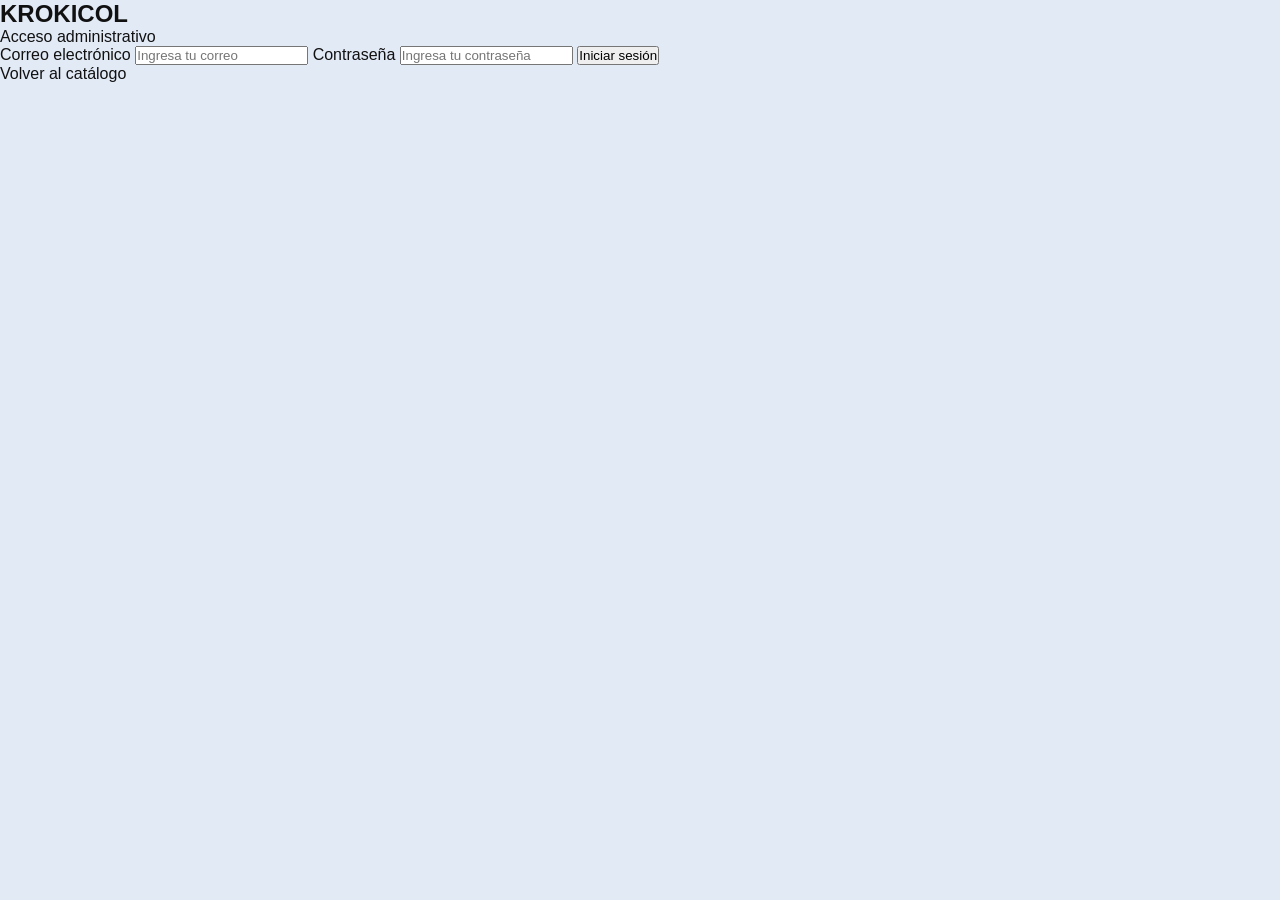
==== login.html @ 847466af "Actualización del catálogo y panel administrativo." ====
<!DOCTYPE html>
<html lang="es">
<head>
    <meta charset="UTF-8">
    <meta name="viewport" content="width=device-width, initial-scale=1.0">
    <title>Acceso administrativo | KROKI</title>
    <link rel="stylesheet" href="style.css">
</head>
<body>

    <main class="login-container">
        <section class="login-card">

            <h1>KROKICOL</h1>
            <p>Acceso administrativo</p>

            <form id="login-form">
                <label for="email">Correo electrónico</label>
                <input
                    type="email"
                    id="email"
                    placeholder="Ingresa tu correo"
                    required
                >

                <label for="password">Contraseña</label>
                <input
                    type="password"
                    id="password"
                    placeholder="Ingresa tu contraseña"
                    required
                >

                <button type="submit" id="login-button">
                    Iniciar sesión
                </button>

                <p id="login-message" role="alert"></p>
            </form>

            <a href="index.html">Volver al catálogo</a>

        </section>
    </main>

    <script type="module" src="login.js"></script>

</body>
</html>
---- style.css ----
/* ================================
   COLORES KROKICOL
================================ */


:root {
    --azul-principal: #00aeef;
    --azul-oscuro: #0f1e81;
    --azul-secundario: #009fe3;
    --azul-hover: #8390e3;
    --rojo-acento: #009fe3;

    --gris-borde: #dedad3;
    --gris-borde-secundario: #dedad3;
    --gris-texto: #555555;
    --gris-texto-claro: #555555;
    --texto-principal: #111111;

    --blanco: #ffffff;

    --fondo-tarjeta: #ffffff;
    --borde-tarjeta: #dedad3;
    --borde-interfaz: #dedad3;
}


/* ================================
   GENERAL
================================ */

* {
    margin: 0;
    padding: 0;
    box-sizing: border-box;
}

html {
    scroll-behavior: smooth;
}

body {
    background: #e2eaf6;
    color: var(--texto-principal);
    font-family: "Poppins", sans-serif;
    margin: 0;
    overflow-x: hidden;
}

a {
    text-decoration: none;
    color: inherit;
}


/* ================================
   HEADER
================================ */

.header {
    height: 86px;
    padding: 0 7%;

    display: flex;
    align-items: center;
    justify-content: space-between;

    background: var(--azul-principal);
    border-bottom: 1px solid var(--gris-borde);

    position: relative;
    z-index: 100;
}

.logo {
    color: white;
    font-family: "Anton", sans-serif;
    font-size: 30px;
    letter-spacing: -1px;
    line-height: 1;
}

.navbar {
    display: flex;
    align-items: center;
    gap: 38px;
}

.navbar a {
    position: relative;

    color: white;
    font-family: "Poppins", sans-serif;
    font-size: 14px;
    font-weight: 600;

    transition: color 0.25s ease;
}

.navbar a:hover {
    color: #08A7D8;
}


/* ================================
   TEXTOS KROKI pequeño
================================ */

.red-text {
    color: var(--azul-secundario);

    font-size: 20px;
    font-weight: 700;
}

.description {
    max-width: 550px;

    color: var(--gris-texto);

    line-height: 1.6;

    margin-bottom: 30px;
}


/* ================================
   BOTÓN
================================ */

.button {
    display: inline-block;

    background: var(--azul-oscuro);
    color: white;

    padding: 15px 28px;

    border-radius: 30px;

    font-size: 13px;
    font-weight: 700;

    transition: 0.3s;
}

.button:hover {
    background: white;
    color: var(--azul-oscuro);

    transform: translateY(-3px);
}


/* ================================
   HERO
================================ */

.hero {
    width: 100%;
    min-height: calc(100vh - 80px);
    padding: 70px 8%;
    display: grid;
    grid-template-columns: minmax(0, 1fr) minmax(0, 1fr);
    align-items: center;
    gap: 60px;
    box-sizing: border-box;
}

.hero-text h1 {
    font-family: "Anton", sans-serif;
    font-size: clamp(55px, 7vw, 100px);
    line-height: 0.92;
    color: var(--texto-principal);
    margin: 15px 0 30px;
}

.hero-product {
    width: 100%;
    max-width: 480px;
    height: 450px;

    display: flex;
    justify-content: center;
    align-items: center;
    flex-direction: column;
}

.product-placeholder {
    width: 480px;
    height: 400px;

    display: flex;
    align-items: center;
    justify-content: center;

    border-radius: 20px;

    border: 1px dashed var(--gris-borde-secundario);

    color: var(--gris-borde-secundario);

    font-family: "Anton", sans-serif;

    font-size: 30px;
}


/* ================================
   TÍTULOS
================================ */

.section-title {
    text-align: center;

    margin-bottom: 50px;
}

.section-title h2,
.about h2,
.contact h2 {
    font-family: "Anton", sans-serif;

    font-size: clamp(55px, 7vw, 90px);

    line-height: 0.9;

    margin-top: 10px;
}


/* ================================
   PRODUCTOS
================================ */

.home-products {
    padding: 120px 8%;

    background: #e4f5fc;
}

.category-grid {
    display: grid;

    grid-template-columns: repeat(3, 1fr);

    gap: 25px;
}

.category {
    background: #181818;

    border-radius: 15px;

    overflow: hidden;

    transition: 0.3s;
}

/* ==================== COLORES POR CATEGORÍA ==================== */

/* BABY */
.category[href*="categoria=baby"] {
    background: #ff469c;
}

/* NIÑO */
.category[href*="categoria=nino"] {
    background: #08b1e0;
}

/* JUVENIL */
.category[href*="categoria=juvenil"] {
    background: #7d48e9;
}

/* DAMA */
.category[href*="categoria=dama"] {
    background: #fa2473 !important;
}

/* HOMBRE */
.category[href*="categoria=hombre"] {
    background: #07128f !important;
}

.category:hover {
    transform: translateY(-8px);
}


.category-placeholder {
    height: 280px;

    display: flex;
    align-items: center;
    justify-content: center;

    background:
        linear-gradient(
            135deg,
            #202020,
            #090909
        );

    color: var(--gris-borde-secundario);

    font-family: "Anton", sans-serif;

    font-size: 40px;
}



.category-placeholder img {
    width: 100%;
    height: 100%;
    object-fit: cover;
    object-position: center;
    display: block;
}

.category h3 {
    font-family: "Anton", sans-serif;

    font-size: 30px;

    padding: 20px 20px 5px;
    color: #ffffff;
}

.category span {
    display: block;

    color: #f1f1f1;

    font-size: 12px;
    font-weight: 700;

    padding: 0 20px 25px;
}



/* ================================
   NOSOTROS
================================ */

.about {
    padding: 140px 8%;

    min-height: 600px;

    display: flex;

    align-items: center;
}

.about > div {
    max-width: 700px;
}


/* ================================
   CONTACTO
================================ */

.contact {
    padding: 130px 8%;

    text-align: center;

    background: #e4f5fc;
}

.contact p:not(.red-text) {
    color: #000209;

    margin: 20px 0 30px;
}


/* ================================
   FOOTER
================================ */

footer {
    min-height: 100px;

    padding: 30px 8%;

    display: flex;

    align-items: center;
    justify-content: space-between;
}

footer strong {
    color: #03509e;

    font-family: "Anton", sans-serif;

    font-size: 25px;
}

footer p {
    color: #03509e;

    font-size: 12px;
}


/* ================================
   CELULAR
================================ */

@media (max-width: 700px) {

    .header {
        padding: 0 6%;
    }

    .navbar {
        gap: 15px;
    }

    .navbar a {
        font-size: 11px;
    }

    .hero {
        grid-template-columns: 1fr;

        text-align: center;

        padding: 70px 6%;
    }

    .description {
        margin-left: auto;
        margin-right: auto;
    }

    .product-placeholder {
        width: 100%;
        height: 300px;
    }

    .category-grid {
        grid-template-columns: 1fr;
    }

    .home-products {
        padding: 80px 6%;
    }

    .about {
        padding: 90px 6%;
    }

    .contact {
        padding: 90px 6%;
    }

    footer {
        flex-direction: column;

        gap: 15px;

        text-align: center;
    }
}

/* BOTÓN DE CONTACTO */
.contact .btn {
    display: inline-block;
    margin-top: 25px;
    padding: 16px 28px;
    background: var(--azul-oscuro);
    color: var(--blanco);
    text-decoration: none;
    font-weight: bold;
    border-radius: 30px;
    transition: 0.3s;
}

.contact .btn:hover {
    transform: scale(1.05);
    background: var(--azul-hover);
}

/* TÍTULO NUEVOS DISEÑOS */

.new-designs-title {
    font-family: "Anton", sans-serif;
    font-size: 24px;
    color: var(--azul-secundario);

    text-align: center;

    margin: 0 0 10px 0;
}

/* =========================================
   CARRUSEL DEL INICIO
   ========================================= */

#inicio-carrusel {
    position: relative;
    width: 480px;
    height: 430px;

    display: flex;
    align-items: center;
    justify-content: center;

    overflow: hidden;
}


/* CONTENEDOR */

#inicio-carrusel .hero-slides {
    position: relative;
    width: 100%;
    height: 100%;
}


/* TODAS LAS TARJETAS */

#inicio-carrusel .hero-slide {
    position: absolute;

    top: 50%;
    left: 50%;

    margin: 0;

    overflow: hidden !important;
    border-radius: 30px !important;

    opacity: 0;

    transform: translate(-50%, -50%) scale(0.72);

    transition:
        transform 0.5s ease,
        opacity 0.5s ease;

    z-index: 1;
}


/* IMAGEN */

#inicio-carrusel .hero-slide img {
    display: block;
    width: auto;
    height: auto;
    max-width: 100%;
    max-height: 100%;
    object-fit: contain;
    border-radius: 30px;
    margin: auto;
}

#inicio-carrusel .hero-slide.active img {
    border-radius: 30px !important;
    clip-path: inset(0 round 30px);
}

/* TARJETA CENTRAL */

#inicio-carrusel .hero-slide.active {
    width: 420px;
    height: 236px;

    opacity: 1;

    transform: translate(-50%, -50%) scale(1);

    z-index: 3;
  border-radius: 30px;
    overflow: visible !important;
}


/* TARJETA IZQUIERDA */

#inicio-carrusel .hero-slide.prev {
    opacity: 0.25;

    transform:
        translate(calc(-50% - 150px), -50%)
        scale(0.72);

    z-index: 1;
}


/* TARJETA DERECHA */

#inicio-carrusel .hero-slide.next {
    opacity: 0.25;

    transform:
        translate(calc(-50% + 150px), -50%)
        scale(0.72);

    z-index: 1;
}


/* FLECHAS */

#inicio-carrusel .hero-prev,
#inicio-carrusel .hero-next {
    position: absolute;

    top: 50%;

    width: 45px;
    height: 45px;

    margin: 0;

    border: none;
    border-radius: 50%;

    background: #222;
    color: white;

    font-size: 22px;

    cursor: pointer;

    transform: translateY(-50%);

    z-index: 10;
}


#inicio-carrusel .hero-prev {
    left: 0px;
}


#inicio-carrusel .hero-next {
    right: 0px;
}

/* ==================== COLORES CATEGORÍAS ==================== */

.category[href="productos.html?categoria=dama"] {
    background-color: #f05a9d !important;
}

.category[href="productos.html?categoria=hombre"] {
    background-color: #6872df !important;
} 

/* ==================== FONDO DE PRODUCTOS ==================== */

body#productos-page {
    background: var(--fondo-principal);
    transition: background-color 0.5s ease;
}



/* OCULTAR PRECIOS */
#selected-price {
    display: none;
}

/* BOTÓN VOLVER AL INICIO */

.back-home {
    display: block;
    text-align: center;
    padding: 50px 0 70px;
}

.back-home a {
    display: inline-block;
    background: var(--azul-oscuro);
    color: white;
    padding: 15px 28px;
    border-radius: 30px;
    font-size: 13px;
    font-weight: 700;
    transition: 0.3s;
}

.back-home a:hover {
    background: white;
    color: var(--azul-oscuro);
    transform: translateY(-3px);
}

/* ========================================
   VISOR DE IMÁGENES
======================================== */

.hero-modal {
    display: none;

    position: fixed;
    z-index: 9999;

    inset: 0;

    background: rgba(0, 0, 0, 0.95);

    align-items: center;
    justify-content: center;
}

.hero-modal.active {
    display: flex;
}

.hero-modal-image {
    max-width: 75%;
    max-height: 85%;

    object-fit: contain;

    border-radius: 20px;
}


.hero-modal-close,
.hero-modal-prev,
.hero-modal-next {

    position: absolute;

    border: none;

    cursor: pointer;

    color: white;

    background: #222;

    border-radius: 50%;

    display: flex;

    align-items: center;
    justify-content: center;

}


.hero-modal-close {

    top: 25px;
    right: 30px;

    width: 50px;
    height: 50px;

    font-size: 30px;

}


.hero-modal-prev,
.hero-modal-next {

    top: 50%;

    transform: translateY(-50%);

    width: 60px;
    height: 60px;

    font-size: 28px;

}


.hero-modal-prev {
    left: 30px;
}


.hero-modal-next {
    right: 30px;
}


.hero-modal-close:hover,
.hero-modal-prev:hover,
.hero-modal-next:hover {

    background: #ff3025;

}

/* ================================
   HEADER APP
================================ */

.app-header {
    height: 86px;
    padding: 0 7%;

    display: flex;
    align-items: center;
    justify-content: space-between;

    background: #f8f5ef;
    border-bottom: 1px solid var(--gris-borde);

    position: relative;
    z-index: 100;
}

.app-header h1 {
    margin: 0;

    color: #ff2b22;
    font-size: 32px;
    font-weight: 900;
}

.app-header nav {
    display: flex;
    align-items: center;
    gap: 45px;
}

.app-header nav a {
    color: var(--texto-principal);
    text-decoration: none;

    font-family: "Poppins", sans-serif;
    font-size: 14px;
    font-weight: 600;

    transition: color 0.25s ease;
}

.app-header nav a:hover {
    color: #ff3025;
}
/* =================================
   HEADER APP
================================= */

.header {
    height: 86px;
    padding: 0 7%;

    display: flex;
    align-items: center;
    justify-content: space-between;

    background: #04a3dd;
    border-bottom: 1px solid var(--gris-borde);

    position: relative;
    z-index: 100;
}

.header .logo {
    color: white;
    text-decoration: none;

    font-family: "Anton", sans-serif;
    font-size: 30px;
    letter-spacing: -1px;
    line-height: 1;
}

.header .navbar {
    display: flex;
    gap: 40px;
}

.header .navbar a {
    color: white;
    text-decoration: none;
    font-size: 14px;
    font-weight: 600;
    transition: 0.3s;
}

.header .navbar a:hover {
    color: #08A7D8;
}

/* ================================
   NOSOTROS
================================ */

.nosotros {
    min-height: 500px;
    padding: 100px 8%;
    background: var(--fondo-principal);
    display: flex;
    align-items: center;
}

.nosotros-contenido {
    max-width: 700px;
}

.nosotros h2 {
    font-size: 64px;
    margin: 15px 0 25px;
    font-weight: 900;
}

.nosotros-contenido > p:last-child {
    font-size: 20px;
    line-height: 1.7;
    color: var(--gris-texto-claro);
}

/* ================================
   CONTACTO
================================ */

.contacto {
    background: var(--fondo-principal);
    min-height: 500px;
    padding: 100px 8%;
    color: white;
}

.contacto-contenido {
    max-width: 900px;
}

.contacto h2 {
    font-size: 64px;
    margin: 15px 0 25px;
    font-weight: 800;
}

.contacto p:not(.red-text) {
    font-size: 20px;
    color: var(--gris-texto-claro);
    line-height: 1.6;
}

.contacto .red-text {
    color: var(--rojo-acento);
    font-weight: 800;
    font-size: 16px;
    margin: 0;
}

/* DATOS DE CONTACTO */

.contacto-datos {
    display: flex;
    gap: 80px;
    margin-top: 50px;
}

.contacto-item {
    display: flex;
    flex-direction: column;
    gap: 12px;
}

.contacto-item span {
    color: var(--rojo-acento);
    font-size: 14px;
    font-weight: 800;
    letter-spacing: 1px;
}

.contacto-item a {
    color: white;
    font-size: 20px;
    font-weight: 600;
    text-decoration: none;
    transition: 0.3s;
}

.contacto-item a:hover {
    color: var(--rojo-acento);
}


        /* ================================
           PÁGINA
        ================================= */

        .catalog-page {
    width: 100%;
    min-height: calc(100vh - 80px);
    background: var(--fondo-principal);
    padding: 70px 5% 100px;
    overflow: hidden;
    box-sizing: border-box;
}


        /* ================================
           ENCABEZADO Coleccion Krokicol
        ================================= */

        .catalog-header {
            text-align: center;
            margin-bottom: 35px;
        }

        .catalog-header .red-text {
    color: #ffffff;
    font-size: 13px;
    font-weight: 700;
    letter-spacing: 1px;
    margin-bottom: 15px;
    display: block;
    padding-bottom: 15px;
}

        .catalog-header h1 {
    font-family: "Anton", sans-serif;
    font-size: clamp(60px, 8vw, 100px);
    line-height: 1.05;
    color: var(--texto-principal);
    margin: 25px 0 15px;
}

        .catalog-header p:last-child {
            color: #888;
            font-size: 14px;
        }


        /* ================================
           BOTONES DE CATEGORÍA
        ================================= */

        .category-buttons {
            display: flex;
            justify-content: center;
            flex-wrap: wrap;
            gap: 10px;
            margin-bottom: 40px;
        }

        .category-buttons a {
            padding: 10px 22px;
            border: 1px solid var(--borde-interfaz);
            border-radius: 30px;
            color: white;
            font-size: 13px;
            transition: 0.3s;
        }

        .category-buttons a:hover {
            background: #08A7D8;
    border-color: #08A7D8;
        }

        .category-buttons a.active {
            background: #08A7D8;
    border-color: #08A7D8
        }


        /* ================================
           CARRUSEL
        ================================= */

        .carousel-area {
            width: 100%;
            max-width: 1300px;
            height: 430px;
            margin: 0 auto;
            position: relative;
        }

        .carousel-window {
            width: 100%;
            height: 100%;
            position: relative;
            overflow: hidden;
        }

        .carousel-track {
            width: 100%;
            height: 100%;
            position: relative;
        }


        /* ================================
           TARJETAS
        ================================= */

        .slide {
            position: absolute;

            width: 270px;
            height: 360px;

            left: 50%;
            top: 30px;

            transform:
                translateX(-50%)
                scale(0.65);

            opacity: 0;

            background: var(--fondo-tarjeta);

            border: 1px solid var(--borde-tarjeta);

            border-radius: 16px;

            overflow: hidden;

            cursor: pointer;

            transition:
                transform 0.6s ease,
                opacity 0.6s ease,
                filter 0.6s ease;

            box-shadow:
                0 20px 50px rgba(0,0,0,0.5);
        }


        /* ================================
           PRODUCTO CENTRAL
        ================================= */

        .slide.active {
            opacity: 1;

            z-index: 5;

            transform:
                translateX(-50%)
                scale(1);

            filter: brightness(1);
        }


        /* ================================
           PRODUCTO IZQUIERDO
        ================================= */

        .slide.previous {
            opacity: 0.45;

            z-index: 3;

            transform:
                translateX(calc(-50% - 330px))
                scale(0.72);

            filter: brightness(0.4);
        }


        /* ================================
           PRODUCTO DERECHO
        ================================= */

        .slide.next {
            opacity: 0.45;

            z-index: 3;

            transform:
                translateX(calc(-50% + 330px))
                scale(0.72);

            filter: brightness(0.4);
        }


        /* ================================
           IMAGEN / PLACEHOLDER
        ================================= */

        .slide-image {
    width: 100%;
    height: 100%;

    display: flex;
    align-items: center;
    justify-content: center;

    background: var(--fondo-tarjeta);

    overflow: hidden;
}

.slide-image img {
    width: 100%;
    height: 100%;

    object-fit: contain;

    display: block;
}


        /* ================================
           INFORMACIÓN COLOR DENTRO DE TARJETA
        ================================= */

        .slide-info {
            position: absolute;

            left: 22px;
            right: 22px;
            bottom: 20px;

            z-index: 2;
        }

        .slide-info::before {
            content: "";

            position: absolute;

            left: -22px;
            right: -22px;
            bottom: -20px;

            height: 150px;

            background:
                linear-gradient(
                    transparent,
                    rgba(0,0,0,0.95)
                );

            z-index: -1;
        }

        .slide-status {
    position: absolute;
    top: 15px;
    right: 15px;

    background: #05c1ef;
    color: white;

    padding: 6px 12px;
    border-radius: 20px;

    font-size: 13px;
    font-weight: bold;

    z-index: 10;
}

.slide-status.actualizado {
    background: #05c41b;
}

/* ANIMACIÓN PARA PRODUCTOS NUEVOS O ACTUALIZADOS */

@keyframes llamarAtencion {
    0%, 100% {
        transform: translateY(0);
    }

    50% {
        transform: translateY(-5px);
    }
}

.slide.nuevo {
    animation: llamarAtencion 1.5s ease-in-out infinite;
}

@keyframes llamarAtencion {
    0%, 100% {
        margin-top: 0;
    }

    20% {
        margin-top: -8px;
    }

    40% {
        margin-top: 0;
    }

    55% {
        margin-top: -4px;
    }

    70% {
        margin-top: 0;
    }
}

        .slide-reference {
            color: #ffffff;

            font-size: 11px;

            font-weight: 700;

            letter-spacing: 1px;
        }

        .slide-info h3 {
            font-size: 22px;

            margin-top: 4px;
            color: #ffffff;
        }


        /* ================================
           FLECHAS
        ================================= */

        .carousel-arrow {
            position: absolute;

            top: 50%;

            transform: translateY(-50%);

            z-index: 20;

            width: 55px;
            height: 55px;

            border-radius: 50%;

            border: 1px solid var(--gris-borde-secundario);

            background: #111;

            color: white;

            font-size: 25px;

            cursor: pointer;

            transition: 0.3s;
        }

        .carousel-arrow:hover {
            background: #ff3025;

            border-color: #ff3025;

            transform:
                translateY(-50%)
                scale(1.1);
        }

        .arrow-left {
            left: 2%;
        }

        .arrow-right {
            right: 2%;
        }


        /* ================================
           INFORMACIÓN DEL PRODUCTO
        ================================= */

        .selected-product {
            text-align: center;

            margin-top: 10px;
        }

 

        /* ================================
           PUNTOS
        ================================= */

        .dots {
            display: flex;

            justify-content: center;

            gap: 8px;

            margin-top: 25px;
        }

        .dot {
            width: 8px;
            height: 8px;

            padding: 0;

            border: none;

            border-radius: 50%;

            background: var(--gris-borde-secundario);

            cursor: pointer;

            transition: 0.3s;
        }

        .dot.active {
            width: 25px;

            border-radius: 10px;

            background: #ff3025;
        }

        /* ================================
   ZOOM DE PRODUCTO
================================ */

.zoom-modal {
    position: fixed;

    inset: 0;

    z-index: 9999;

    display: none;

    align-items: center;
    justify-content: center;

    background: rgba(0, 0, 0, 0.92);

    padding: 40px;

    touch-action: none;
}

.zoom-modal.active {
    display: flex;
}

.zoom-content {
    width: 90vw;
    height: 85vh;

    display: flex;

    align-items: center;
    justify-content: center;

    overflow: visible;

    cursor: grab;

    position: relative;

    touch-action: none;
}

/* =========================================
   ZOOM EN CELULAR
   ========================================= */


/* =========================================
   ZOOM RESPONSIVE KROKI
   Imagen principal y laterales independientes
========================================= */


/* =========================================
   VISOR A PANTALLA COMPLETA EN CELULARES
========================================= */

@media (max-width: 600px) {

    .zoom-modal {
        position: fixed;
        inset: 0;
        width: 100vw;
        height: 100vh;
        height: 100dvh;
        padding: 0;
        overflow: hidden;
        background: #000;
    }

    .zoom-content {
        position: relative;
        width: 100vw;
        height: 100vh;
        height: 100dvh;
        padding: 0;
        display: flex;
        align-items: center;
        justify-content: center;
        overflow: hidden;
    }

    /* Imagen principal */
    .zoom-content #zoom-image {
        display: block;
        width: 100vw;
        height: 100vh;
        height: 100dvh;
        max-width: 100vw;
        max-height: 100dvh;
        object-fit: contain;
        object-position: center;
        margin: 0;
        border-radius: 0;
        z-index: 3;
    }

    /* Ocultar imágenes laterales */
    .zoom-content .zoom-preview {
        display: none;
    }

    /* Flechas */
    .zoom-content .zoom-prev {
        left: 12px;
        z-index: 20;
    }

    .zoom-content .zoom-next {
        right: 12px;
        z-index: 20;
    }

    /* Botón cerrar */
    .zoom-close {
        top: 15px;
        right: 15px;
        width: 42px;
        height: 42px;
        z-index: 30;
    }

    /* Controles de zoom */
    .zoom-controls {
        bottom: 18px;
        z-index: 30;
        gap: 10px;
        padding: 7px 12px;
    }

    /* Indicador de deslizamiento */
    .zoom-hint {
        bottom: 85px;
        z-index: 30;
    }
}


    /* Fotos laterales */
    .zoom-content .zoom-preview {
        position: absolute;
        top: 50%;
        width: 23vw;
        height: auto;
        max-width: 23vw;
        max-height: 40dvh;
        object-fit: contain;
        transform: translateY(-50%) scale(0.88);
        opacity: 0.4;
        filter: brightness(0.45);
        pointer-events: none;
        z-index: 1;
    }

    .zoom-content .zoom-preview-left {
        left: 0;
        right: auto;
    }

    .zoom-content .zoom-preview-right {
        right: 0;
        left: auto;
    }

    /* Flechas */
    .zoom-content .zoom-prev {
        left: 5px;
        z-index: 20;
    }

    .zoom-content .zoom-next {
        right: 5px;
        z-index: 20;
    }


/* =========================================
   FLECHAS DEL ZOOM
========================================= */

.zoom-arrow {
    position: absolute;
    top: 50%;
    transform: translateY(-50%);

    width: 55px;
    height: 55px;

    border: none;
    border-radius: 50%;

    background: rgba(0, 0, 0, 0.65);
    color: white;

    font-size: 42px;
    line-height: 1;

    display: flex;
    align-items: center;
    justify-content: center;

    cursor: pointer;

    z-index: 20;

    transition: transform 0.2s ease,
                background 0.2s ease;
}

.zoom-arrow:hover {
    background: rgba(0, 0, 0, 0.9);
    transform: translateY(-50%) scale(1.08);
}

.zoom-prev {
    left: 20px;
}

.zoom-next {
    right: 20px;
}


.zoom-content:active {
    cursor: grabbing;
}

.zoom-content img {
    max-width: 100%;
    max-height: 100%;

    object-fit: contain;

    transform-origin: center;

    transition: transform 0.15s ease;

    user-select: none;

    cursor: default;

    touch-action: none;
}

.zoom-close {
    position: absolute;

    top: 25px;
    right: 30px;

    width: 50px;
    height: 50px;

    border-radius: 50%;

    border: 1px solid var(--gris-texto);

    background: #111;

    color: white;

    font-size: 20px;

    cursor: pointer;

    z-index: 10;

    transition: 0.3s;
}

.zoom-close:hover {
    background: #ff3025;

    border-color: #ff3025;
}

.zoom-controls {
    position: absolute;

    bottom: 25px;
    left: 50%;

    transform: translateX(-50%);

    display: flex;

    align-items: center;

    gap: 15px;

    padding: 10px 18px;

    border-radius: 40px;

    background: #111;

    border: 1px solid var(--borde-interfaz);
}

.zoom-controls button {
    width: 40px;
    height: 40px;

    border-radius: 50%;

    border: none;

    background: #ff3025;

    color: white;

    font-size: 22px;

    cursor: pointer;
}

.zoom-controls button:hover {
    background: white;

    color: #ff3025;
}

.zoom-controls span {
    color: white;

    font-size: 16px;
}


        /* ================================
           CELULAR
        ================================= */

        @media (max-width: 700px) {

            .catalog-page {
                padding: 60px 3% 80px;
            }

            .carousel-area {
                height: 390px;
            }

            .slide {
                width: 220px;
                height: 320px;
            }

            .slide.previous {
                transform:
                    translateX(calc(-50% - 150px))
                    scale(0.55);

                opacity: 0.2;
            }

            .slide.next {
                transform:
                    translateX(calc(-50% + 150px))
                    scale(0.55);

                opacity: 0.2;
            }

            .carousel-arrow {
                width: 45px;
                height: 45px;

                font-size: 20px;
            }

            .arrow-left {
                left: 0;
            }

            .arrow-right {
                right: 0;
            }

            .selected-product h2 {
                font-size: 32px;
            }

        }
/* =========================================
   RESPONSIVE FINAL KROKI APP
   CELULARES
========================================= */

@media (max-width: 700px) {

    /* ================================
       HEADER
    ================================= */

    .header {
        height: 76px;
        padding: 0 12px;
        gap: 10px;
    }

    .header .logo {
        font-size: 24px;
        flex-shrink: 0;
    }

    .header .navbar {
        gap: 10px;
        flex: 1;
        justify-content: flex-end;
    }

    .header .navbar a {
        font-size: 10px;
        white-space: nowrap;
    }


    /* ================================
       HERO
    ================================= */

    .hero {
        width: 100%;
        min-height: auto;

        padding: 55px 18px 70px;

        display: flex;
        flex-direction: column;

        gap: 30px;

        overflow: hidden;
    }

    .hero-text {
        width: 100%;
        max-width: 100%;
        text-align: center;
    }

    .hero-text h1 {
        font-size: clamp(48px, 14vw, 70px);
        line-height: 0.9;

        margin: 12px 0 24px;
    }

    .description {
        width: 100%;
        max-width: 330px;

        margin-left: auto;
        margin-right: auto;

        font-size: 16px;
        line-height: 1.5;
    }


    /* ================================
       CARRUSEL DEL INICIO
    ================================= */

    .hero-product {
        width: 100%;
        max-width: 100%;

        height: auto;
    }

    #inicio-carrusel {
    width: 100%;
    max-width: 600px;
    height: 450px;
    margin: 0 auto;
    overflow: hidden;
}

    #inicio-carrusel .hero-slide {
    width: 280px;
    height: 420px;
}

    #inicio-carrusel .hero-slide.active {
    width: 290px;
    height: 420px;

        transform:
            translate(-50%, -50%)
            scale(1);
    }

    #inicio-carrusel .hero-slide.prev {
        transform:
            translate(calc(-50% - 105px), -50%)
            scale(0.72);

        opacity: 0.25;
    }

    #inicio-carrusel .hero-slide.next {
        transform:
            translate(calc(-50% + 105px), -50%)
            scale(0.72);

        opacity: 0.25;
    }

    #inicio-carrusel .hero-prev,
    #inicio-carrusel .hero-next {
        width: 40px;
        height: 40px;

        font-size: 18px;
    }

    #inicio-carrusel .hero-prev {
        left: 4px;
    }

    #inicio-carrusel .hero-next {
        right: 4px;
    }


    /* ================================
       BOTÓN
    ================================= */

    .button {
        padding: 14px 25px;
        font-size: 12px;
    }


    /* ================================
       NUEVOS DISEÑOS
    ================================= */

    .new-designs-title {
        font-size: 26px;
        margin-bottom: 20px;
    }


    /* ================================
       PÁGINA PRODUCTOS
    ================================= */

    .catalog-page {
        width: 100%;

        padding: 45px 12px 70px;

        overflow: hidden;
    }

    .catalog-header {
        width: 100%;
        margin-bottom: 25px;
    }

    .catalog-header .red-text {
        font-size: 11px;
    }

    .catalog-header h1 {
    font-size: clamp(48px, 15vw, 70px);
    line-height: 0.9;

    margin: 30px 0 14px;
    
}

    .catalog-header p:last-child {
        font-size: 13px;

        padding: 0 15px;
    }


    /* ================================
       BOTONES CATEGORÍAS
    ================================= */

    .category-buttons {
        width: 100%;

        gap: 7px;

        margin-bottom: 25px;
    }

    .category-buttons a {
        padding: 8px 14px;

        font-size: 11px;
    }


    /* ================================
       CARRUSEL PRODUCTOS
    ================================= */

    .carousel-area {
        width: 100%;
        height: 350px;

        margin: 0 auto;
    }

    .carousel-window {
        width: 100%;
        height: 100%;

        overflow: hidden;
    }

    .slide {
        width: 190px;
        height: 285px;

        top: 25px;
    }

    .slide.active {
        transform:
            translateX(-50%)
            scale(1);
    }

    .slide.previous {
        transform:
            translateX(calc(-50% - 125px))
            scale(0.62);

        opacity: 0.25;
    }

    .slide.next {
        transform:
            translateX(calc(-50% + 125px))
            scale(0.62);

        opacity: 0.25;
    }


    /* ================================
       FLECHAS PRODUCTOS
    ================================= */

    .carousel-arrow {
        width: 42px;
        height: 42px;

        font-size: 18px;
    }

    .arrow-left {
        left: 0;
    }

    .arrow-right {
        right: 0;
    }


    /* ================================
       INFORMACIÓN PRODUCTO
    ================================= */

    .selected-product {
        width: 100%;
        padding: 0 10px;

        margin-top: 5px;
    }


    /* ================================
       PUNTOS
    ================================= */

    .dots {
        margin-top: 18px;
        gap: 6px;
    }

    .dot {
        width: 7px;
        height: 7px;
    }

    .dot.active {
        width: 20px;
    }


    /* ================================
       NOSOTROS
    ================================= */

    .nosotros {
        min-height: auto;

        padding: 70px 18px;
    }

    .nosotros h2 {
        font-size: 45px;
    }

    .nosotros-contenido > p:last-child {
        font-size: 16px;
        line-height: 1.6;
    }


    /* ================================
       CONTACTO
    ================================= */

    .contacto {
        min-height: auto;

        padding: 70px 18px;
    }

    .contacto h2 {
        font-size: 45px;
    }

    .contacto-datos {
        flex-direction: column;

        gap: 30px;
        margin-top: 35px;
    }

    .contacto-item a {
        font-size: 17px;
    }


    /* ================================
       FOOTER
    ================================= */

    footer {
        padding: 30px 18px;

        flex-direction: column;

        gap: 12px;

        text-align: center;
    }

}

/* ===============================
   VISOR DE IMAGEN - carrusel del inicio
================================ */

.image-modal {
    display: none;
    position: fixed;
    inset: 0;
    z-index: 9999;
    background: rgba(0, 0, 0, 0.85);
    align-items: center;
    justify-content: center;
    padding: 30px;
    cursor: pointer;
}

.image-modal.active {
    display: flex;
}

.image-modal img {
    max-width: 90%;
    max-height: 90vh;
    object-fit: contain;
    cursor: default;
}

.image-modal-close {
    position: absolute;
    top: 20px;
    right: 30px;
    width: 45px;
    height: 45px;
    border: none;
    border-radius: 50%;
    background: white;
    color: black;
    font-size: 32px;
    line-height: 1;
    cursor: pointer;
    z-index: 10000;
}

/* ===============================
   FLECHAS DEL VISOR de inicio
================================ */

.image-modal-arrow {
    position: absolute;
    top: 50%;
    transform: translateY(-50%);

    width: 50px;
    height: 50px;

    border: none;
    border-radius: 50%;

    background: white;
    color: black;

    font-size: 28px;
    font-weight: bold;

    cursor: pointer;

    z-index: 10000;

    display: flex;
    align-items: center;
    justify-content: center;

    transition: transform 0.2s ease, background 0.2s ease;
}

.image-modal-arrow:hover {
    transform: translateY(-50%) scale(1.1);
}

.image-modal-prev {
    left: 30px;
}

.image-modal-next {
    right: 30px;
}

/* ANIMACIÓN DE DESLIZAMIENTO DEL ZOOM */
#zoom-image {
    transition: transform 0.3s ease, opacity 0.3s ease;
}

#zoom-image.deslizar-izquierda {
    animation: deslizarIzquierda 0.3s ease;
}

#zoom-image.deslizar-derecha {
    animation: deslizarDerecha 0.3s ease;
}

@keyframes deslizarIzquierda {
    0% {
        transform: translateX(0);
        opacity: 1;
    }

    50% {
        transform: translateX(-60px);
        opacity: 0;
    }

    100% {
        transform: translateX(60px);
        opacity: 0;
    }
}

@keyframes deslizarDerecha {
    0% {
        transform: translateX(0);
        opacity: 1;
    }

    50% {
        transform: translateX(60px);
        opacity: 0;
    }

    100% {
        transform: translateX(-60px);
        opacity: 0;
    }
}

/* ==================================================
   CUADRÍCULA SOLO PARA LA CATEGORÍA DAMA
   ================================================== */

body.categoria-cuadricula .carousel-area {
    height: auto;
    max-width: 1300px;
    margin: 0 auto;
}

body.categoria-cuadricula .carousel-window {
    height: auto;
    overflow: visible;
}

body.categoria-cuadricula .carousel-track {
    position: static;

    display: grid;

    grid-template-columns: repeat(4, 270px);

    gap: 20px;

    justify-content: center;

    width: 100%;
    height: auto;
}


/* ==================================================
   TARJETAS DE DAMA
   Mantienen el mismo tamaño y apariencia
   ================================================== */

body.categoria-cuadricula .slide {
    position: relative;

    width: 270px;
    height: 360px;

    left: auto;
    top: auto;

    transform: none !important;

    opacity: 1 !important;

    filter: none !important;

    z-index: 1;

    transition:
        transform 0.3s ease,
        box-shadow 0.3s ease;
}


/* Evita que active/previous/next
   vuelvan a comportarse como carrusel */

body.categoria-cuadricula .slide.active,
body.categoria-cuadricula .slide.previous,
body.categoria-cuadricula .slide.next {
    position: relative;

    transform: none !important;

    opacity: 1 !important;

    filter: none !important;
}


/* ==================================================
   OCULTAR LOS PUNTOS DEL CARRUSEL EN DAMA
   ================================================== */

body.categoria-cuadricula .dots {
    display: none;
}


/* ==================================================
   TABLET
   ================================================== */

@media (max-width: 1200px) {

    body.categoria-cuadricula .carousel-track {
        grid-template-columns: repeat(3, 270px);
    }

}


/* ==================================================
   CELULAR
   ================================================== */

@media (max-width: 700px) {

    body.categoria-cuadricula .carousel-track {
        grid-template-columns: repeat(2, minmax(0, 1fr));

        gap: 12px;

        padding: 0 10px;
    }

    body.categoria-cuadricula .slide {
        width: 100%;
        height: 285px;
    }

}

/* ==================================================
   HEADER - DOS SECCIONES
================================================== */

.header {
    width: 100vw !important;
    margin: 0 !important;
    padding: 0 !important;

    display: flex;
    flex-direction: column;
}

/* ==================================================
   SECCIÓN 1 - LOGO
================================================== */

.header-logo-section {
    width: 100%;
    min-height: 90px;

    display: flex;
    align-items: center;
    justify-content: center;
}

/* ==================================================
   SECCIÓN 2 - MENÚ
================================================== */

.header-menu-section {
    width: 100% !important;
    height: 60px !important;
    min-height: 60px !important;

    display: flex;
    align-items: center;
    justify-content: center;

    background: #17258f !important;
}

.header-menu-section .navbar {
    display: flex;
    align-items: center;
    justify-content: center;
    gap: 45px;
}

/* ==================================================
   ENLACES
================================================== */

.header-menu-section .navbar a {
    text-decoration: none;
}

/* ==================================================
   CELULAR
================================================== */

@media (max-width: 600px) {

    .header-logo-section {
        min-height: 80px;
    }

    .header-menu-section {
        min-height: 50px;
    }

    .header-menu-section .navbar {
        gap: 25px;
    }

}

/* ==========================================
   KROKI DEBAJO DE LAS TARJETAS
========================================== */

.selected-product {
    padding-top: 70px;
    text-align: center;
}

.selected-brand {
    display: inline-block;
    margin: 0;
    color: #17258f;
    text-decoration: none;
}


.section-title h2 {
    color: #19299b !important;
}

/* AJUSTE ESPACIO KROKI PEQUEÑO SOLO PARA CELULAR */
@media (max-width: 700px) {
    .hero {
        padding-top: 100px !important;
    }
}

/* REDES SOCIALES EN NOSOTROS */

.social-icons {
    display: grid;
    grid-template-columns: repeat(3, auto);
    align-items: center;
    justify-content: center;
    column-gap: 30px;
    row-gap: 15px;
    width: 50%;
}

.social-title {
    grid-column: 1 / -1;
    margin: 0;
    text-align: center;
}

.social-icons a {
    display: flex;
    align-items: center;
    justify-content: center;
}

.social-icons img {
    width: 65px;
    height: 65px;
    object-fit: contain;
    transition: transform 0.3s ease;
}

.social-icons a:hover img {
    transform: scale(1.12);
}

@media (max-width: 700px) {

    #nosotros {
        display: flex;
        flex-direction: column;
    }

    #nosotros > div:first-child {
        order: 1;
    }

    #nosotros .social-icons {
        order: 2;
        width: 100%;
        margin-top: 20px;
        margin-bottom: 25px;
    }

    #nosotros .back-home {
        order: 3;
    }

}

.product-social-icons {
    display: flex;
    justify-content: center;
    align-items: center;
    gap: 30px;
    width: 100%;
}

/* ========================================
   INDICADORES DE NOVEDADES EN CATEGORÍAS
======================================== */

.category {
    position: relative;
}

.category-status {
    display: inline-flex;
    align-items: center;
    gap: 7px;
    margin-left: 10px;
    vertical-align: middle;
}

.status-dot {
    display: block !important;

    width: 20px !important;
    height: 20px !important;

    min-width: 20px !important;
    max-width: 20px !important;

    min-height: 20px !important;
    max-height: 20px !important;

    padding: 0 !important;
    margin: 0 !important;
    border: 0 !important;

    box-sizing: border-box !important;

    aspect-ratio: 1 / 1 !important;

    border-radius: 50% !important;

    flex: 0 0 12px !important;
}

.category:has(.category-status) {
    animation: saltoNovedad 2s ease-in-out infinite;
}

@keyframes saltoNovedad {
    0%, 100% {
        top: 0;
    }

    15% {
        top: -8px;
    }

    30% {
        top: 0;
    }

    45% {
        top: -4px;
    }

    60% {
        top: 0;
    }
}

.status-dot.nuevo {
    background: #2380ea !important;
}

.status-dot.actualizado {
    background: #05c41b !important;
}

.category-legend {
    display: flex;
    justify-content: center;
    align-items: center;
    gap: 30px;
    margin-top: 25px;
    margin-bottom: 10px;
}

.legend-item {
    display: flex;
    align-items: center;
    gap: 8px;
    font-size: 14px;
    font-weight: bold;
}

.hero-category {
    width: 100%;
    margin: 8px 0 0;
    text-align: center;
    font-size: 16px;
    font-weight: bold;
}

.category h3 {
    text-align: left;
    padding-left: 25px;
}


.category h3 {
    position: static;
}

.category {
    position: relative;
}

.category-news {
    position: absolute;
    right: 5px;
    bottom: 25px;

    display: flex;
    flex-direction: column;
    align-items: flex-end;
    gap: 7px;

    margin: 0;
}

.category-news > span {
    display: flex;
    align-items: center;
    justify-content: center;

    width: 105px;
    height: 28px;
    padding: 0;

    border-radius: 20px;

    color: white;
    font-size: 9px;
    font-weight: bold;
    white-space: nowrap;
}

.category-news > span:first-child {
    background: #2380ea;
}

.category-news > span:last-child {
    background: #05c41b;
}

.category .category-collection {
    text-align: left;
    padding-left: 10px;
}

.category-news > span > span:not(.status-dot) {
    padding: 0 !important;
    margin: 0 !important;

    display: flex !important;
    align-items: center !important;
    justify-content: center !important;

    width: auto !important;
    height: 100% !important;

    font-size: 9px !important;
    line-height: 1 !important;
}

.category-news > span:has(.status-dot.nuevo) {
    background: #2380ea !important;
}

.category-news > span:has(.status-dot.actualizado) {
    background: #05c41b !important;
}


/* BOTÓN VER - TARJETAS KROKI */

.slide-ver {
    display: inline-flex;
    align-items: center;
    justify-content: center;
    gap: 8px;

    margin-top: 12px;
    padding: 9px 20px;

    background: #f1f3f4;
    color: #240469;

    border: none;
    border-radius: 25px;

    font-family: inherit;
    font-size: 13px;
    font-weight: 800;
    letter-spacing: 1px;

    cursor: pointer;
    transition: all 0.25s ease;
}

.slide-ver span {
    font-size: 17px;
    transition: transform 0.25s ease;
}

.slide-ver:hover {
    background: #1aa3f2;
    transform: translateY(-2px);
    box-shadow: 0 4px 12px rgba(0, 0, 0, 0.18);
}

.slide-ver:hover span {
    transform: translateX(4px);
}

.slide-ver:active {
    transform: scale(0.96);
}


/* =========================================
   GALERÍA LATERAL DEL VISOR KROKI
========================================= */

.zoom-preview {
    position: absolute;
    top: 50%;

    width: 22%;
    max-height: 65%;

    object-fit: contain;

    opacity: 0.4;
    filter: brightness(0.45);

    transform: translateY(-50%) scale(0.88);

    transition: opacity 0.25s ease,
                transform 0.25s ease;

    pointer-events: none;
    z-index: 1;
}

.zoom-preview-left {
    left: 2%;
}

.zoom-preview-right {
    right: 2%;
}

#zoom-image {
    position: relative;
    z-index: 3;
    max-width: 48%;
    max-height: 88%;
    object-fit: contain;
}

.zoom-arrow {
    z-index: 5;
}

@media (max-width: 600px) {
    .zoom-preview {
        width: 23%;
        max-height: 40%;
        opacity: 0.35;
    }

    .zoom-preview-left {
        left: 0;
    }

    .zoom-preview-right {
        right: 0;
    }

    #zoom-image {
        max-width: 68%;
        max-height: 75%;
    }

    .zoom-prev {
        left: 5px;
    }

    .zoom-next {
        right: 5px;
    }
}


/* =====================================
   ZAPATOS PEQUEÑOS EN CATEGORÍAS KROKI
===================================== */


.categoria-nombre-zapatos {
    display: flex;
    flex-direction: row;
    align-items: center;
    justify-content: flex-start;
    gap: 10px;
    flex-wrap: nowrap;
}

.categoria-nombre-zapatos h3 {
    margin: 0;
    flex-shrink: 0;
    line-height: 1;
}

.categoria-nombre-zapatos .zapatos-mini {
    display: flex;
    flex-direction: row;
    align-items: center;
    gap: 5px;
    flex-shrink: 0;
}

.categoria-nombre-zapatos .zapatos-mini img {
    width: 35px;
    height: 35px;
    object-fit: contain;
}


.zapatos-mini {
    display: flex;
    align-items: center;
    gap: 5px;
}

.zapatos-mini img {
    width: 35px;
    height: 35px;
    object-fit: contain;
    display: block;

    transition: transform 0.25s ease;
}

.zapatos-mini img:hover {
    transform: translateY(-4px) rotate(-8deg);
}

/* Ajuste para celulares */

@media (max-width: 600px) {
    .categoria-nombre-zapatos {
        gap: 8px;
    }

    .zapatos-mini {
        gap: 3px;
    }

    .zapatos-mini img {
        width: 28px;
        height: 28px;
    }
}


/* ENCABEZADO KROKI CON 8 ZAPATOS */

.kroki-encabezado {
    display: flex;
    align-items: center;
    justify-content: center;
    gap: 22px;
    width: 100%;
    min-height: 90px;
    padding: 10px 18px;
    box-sizing: border-box;
}

.kroki-encabezado h2 {
    margin: 0;
    color: white;
    flex-shrink: 0;
}

.kroki-zapatos {
    display: flex;
    align-items: center;
    justify-content: center;
    gap: 5px;
    flex: 1;
    min-width: 0;
}

.kroki-zapatos img {
    width: 48px;
    height: 48px;
    object-fit: contain;
    flex: 1;
    min-width: 0;
    transition: transform 0.25s ease;
}

.kroki-zapatos img:hover {
    transform: translateY(-4px) rotate(-8deg);
}

/* Adaptación para celulares */

@media (max-width: 600px) {
    .kroki-encabezado {
        gap: 8px;
        padding: 8px 5px;
        min-height: 75px;
    }

    .kroki-zapatos {
        gap: 2px;
    }

    .kroki-zapatos img {
        width: 25px;
        height: 32px;
    }

    .kroki-encabezado h2 {
        font-size: 22px;
    }
}


/* Zapatos a los lados de NOVEDADES */

.novedades-encabezado {
    display: flex;
    align-items: center;
    justify-content: center;
    gap: 12px;
    width: 100%;
    margin: 0 auto;
}

.novedades-encabezado h2 {
    margin: 0;
    flex-shrink: 0;
}

.zapato-novedades {
    width: 38px;
    height: 38px;
    object-fit: contain;
    flex-shrink: 0;
}

@media (max-width: 600px) {
    .novedades-encabezado {
        gap: 8px;
    }

    .zapato-novedades {
        width: 30px;
        height: 30px;
    }
}


/* Zapatos a los lados del título CATÁLOGO */

.catalogo-encabezado {
    display: flex;
    align-items: center;
    justify-content: center;
    gap: 18px;
    width: 100%;
    margin: 0 auto;
}

.catalogo-encabezado h1 {
    margin: 0;
    flex-shrink: 0;
}

.zapato-catalogo {
    width: 65px;
    height: 65px;
    object-fit: contain;
    flex-shrink: 0;
}

/* Ajuste para celulares */
@media (max-width: 600px) {
    .catalogo-encabezado {
        gap: 8px;
    }

    .zapato-catalogo {
        width: 42px;
        height: 42px;
    }
}


/* CORRECCIÓN DE FRANJAS EN LAS TARJETAS */

@media (max-width: 600px) {
    .category-placeholder {
        background: transparent !important;
        overflow: hidden;
    }

    .category-placeholder img {
        display: block;
        width: 100%;
        height: 100%;
        object-fit: fill;
        object-position: center;
        background: transparent !important;
    }
}



/* Ajuste del carrusel en celulares y ventanas estrechas */
@media (max-width: 700px) {
    .hero-modal-image {
        display: block;
        width: auto;
        height: auto;
        max-width: 82vw;
        max-height: 68dvh;
        object-fit: contain;
        object-position: center center;
        margin: auto;
        flex-shrink: 0;
    }
}


/* KROKI: mantener las fotos laterales estables en pantallas pequeñas */
@media (max-width: 700px) {
    .hero-modal {
        overflow: hidden;
    }

    .hero-modal-image {
        display: block;
        max-width: 82vw;
        max-height: 68dvh;
        width: auto;
        height: auto;
        object-fit: contain;
        object-position: center;
        margin: auto;
        flex-shrink: 0;
    }
}


/* =================================
   INDICADOR ANIMADO DE MÁS FOTOS
================================= */

.zoom-hint {
    position: fixed;
    left: 50%;
    bottom: 100px;
    transform: translateX(-50%);
    z-index: 10001;

    display: flex;
    align-items: center;
    justify-content: center;
    gap: 10px;

    padding: 12px 20px;
    border-radius: 30px;

    background: rgba(15, 20, 50, 0.88);
    border: 1px solid rgba(255, 255, 255, 0.45);
    color: white;

    font-family: inherit;
    font-size: 14px;
    font-weight: 700;
    white-space: nowrap;

    pointer-events: none;
    animation: hint-aparecer 0.5s ease both;
}

.zoom-hint-arrows {
    display: inline-block;
    color: #10e117;
    font-size: 28px;
    line-height: 1;
    animation: hint-deslizar 0.8s ease-in-out infinite alternate;
}

@keyframes hint-deslizar {
    from {
        transform: translateX(-5px);
    }
    to {
        transform: translateX(5px);
    }
}

@keyframes hint-aparecer {
    from {
        opacity: 0;
    }
    to {
        opacity: 1;
    }
}

.zoom-hint.oculto {
    display: none;
}

@media (max-width: 600px) {
    .zoom-hint {
        bottom: 100px;
        font-size: 12px;
        padding: 10px 15px;
        gap: 7px;
    }

    .zoom-hint-arrows {
        font-size: 25px;
    }
}


/* Icono SORP junto al indicador de nuevos productos */
.category-news .fila-nuevos {
    display: flex;
    align-items: center;
    justify-content: flex-end;
    gap: 8px;
    width: 100%;
}

.category-news .icono-sorp {
    width: 32px;
    height: 32px;
    object-fit: contain;
    flex-shrink: 0;
    animation: sorpresaPulso 1.5s ease-in-out infinite;
}

.category-news .fila-nuevos > span {
    flex-shrink: 0;
}

@keyframes sorpresaPulso {
    0%, 100% {
        transform: scale(1);
    }
    50% {
        transform: scale(1.12);
    }
}


/* Corrección de alineación del icono SORP */
.category-news .fila-nuevos {
    display: flex;
    flex-direction: row;
    align-items: center;
    justify-content: flex-end;
    gap: 6px;
    width: 100%;
}

.category-news .fila-nuevos .icono-sorp {
    width: 30px;
    height: 30px;
    object-fit: contain;
    flex-shrink: 0;
    display: block;
}


.category-news .fila-nuevos {
    display: flex;
    justify-content: flex-end;
    align-items: center;
    width: 100%;
}

.category-news .nuevo-con-sorpresa {
    display: inline-flex;
    align-items: center;
    justify-content: center;
    gap: 5px;
    flex-shrink: 0;
}

.category-news .nuevo-con-sorpresa .icono-sorp {
    width: 28px;
    height: 28px;
    object-fit: contain;
    flex-shrink: 0;
}


/* Fila de nuevos productos e icono SORP */
.category-news .fila-nuevos {
    display: flex;
    flex-direction: row;
    align-items: center;
    justify-content: flex-end;
    gap: 5px;
    width: 100%;
}

.category-news .fila-nuevos .icono-sorp {
    display: block;
    width: 28px;
    height: 28px;
    object-fit: contain;
    flex-shrink: 0;
    position: static;
    margin: 0;
    animation: sorpresaPulso 1.5s ease-in-out infinite;
}

/* Mantener el indicador NUEVO como una pastilla azul */
.category-news .fila-nuevos .nuevo-con-sorpresa {
    display: inline-flex;
    flex-direction: row;
    align-items: center;
    justify-content: center;
    gap: 3px;
    width: 105px;
    height: 28px;
    padding: 0;
    box-sizing: border-box;
    border-radius: 20px;
    background: #2380ea;
    color: white;
    font-size: 9px;
    font-weight: bold;
    white-space: nowrap;
    flex-shrink: 0;
}

.category-news .fila-nuevos .nuevo-con-sorpresa > span:not(.status-dot) {
    display: inline-flex;
    align-items: center;
    justify-content: center;
    width: auto;
    height: 100%;
    margin: 0;
    padding: 0;
    font-size: 9px;
}


/* Carita SORP dentro de la etiqueta NUEVO */
.slide-status.nuevo {
    display: inline-flex;
    align-items: center;
    justify-content: center;
    gap: 5px;
}

.slide-status-sorp {
    width: 23px;
    height: 23px;
    object-fit: contain;
    flex-shrink: 0;
}


/* =================================
   ACCESO ADMINISTRATIVO KROKI
================================= */

.admin-access {
    display: inline-flex;
    align-items: center;
    justify-content: center;
    width: 30px;
    height: 30px;
    margin-top: 10px;
    color: #888;
    text-decoration: none;
    font-size: 17px;
    opacity: 0.45;
    transition: opacity 0.2s ease;
}

.admin-access:hover {
    opacity: 1;
}


/* =========================================
   PANEL ADMINISTRATIVO KROKI
========================================= */

#admin-page {
    background: #f1f4fa;
    color: #202638;
    font-family: Arial, sans-serif;
    min-height: 100vh;
    margin: 0;
}

/* ENCABEZADO */

.admin-header {
    background: #17247f;
    color: #fff;
    padding: 28px 6%;
    box-shadow: 0 3px 12px rgba(0, 0, 0, 0.12);
}

.admin-header h1 {
    margin: 0;
    font-size: 30px;
    font-weight: 800;
}

.admin-header p {
    margin: 5px 0 0;
    opacity: 0.85;
}

/* CONTENEDOR */

.admin-container {
    width: min(1100px, 92%);
    margin: 35px auto;
}

/* BIENVENIDA */

.admin-welcome,
.admin-section {
    background: #fff;
    padding: 26px;
    border-radius: 15px;
    margin-bottom: 24px;
    box-shadow: 0 4px 18px rgba(0, 0, 0, 0.05);
}

.admin-welcome h2,
.admin-section h2 {
    margin-top: 0;
    color: #17247f;
}

/* BOTONES */

.admin-actions,
.admin-form-actions {
    display: flex;
    gap: 12px;
    flex-wrap: wrap;
    margin: 20px 0;
}

#admin-page button {
    border: none;
    border-radius: 8px;
    padding: 12px 19px;
    font-weight: 700;
    cursor: pointer;
    transition: 0.2s ease;
}

#add-product,
#save-product {
    background: #17247f;
    color: #fff;
}

#add-product:hover,
#save-product:hover {
    background: #2639b5;
}

#logout-button,
#cancel-form {
    background: #e9edf5;
    color: #263044;
}

#admin-page button:hover {
    transform: translateY(-1px);
}

#admin-page button:disabled {
    opacity: 0.6;
    cursor: not-allowed;
    transform: none;
}

/* FORMULARIO */

#product-form-container {
    background: #f7f8fc;
    border: 1px solid #e2e6f0;
    border-radius: 12px;
    padding: 24px;
    margin: 25px 0;
}

#product-form-container[hidden] {
    display: none !important;
}

#form-title {
    margin-top: 0;
    margin-bottom: 22px;
}

#product-form {
    display: grid;
    grid-template-columns: repeat(2, minmax(0, 1fr));
    gap: 20px;
}

.admin-form-group {
    display: flex;
    flex-direction: column;
    gap: 8px;
}

.admin-form-group label {
    font-weight: 700;
    color: #30394d;
}

.admin-form-group input,
.admin-form-group select,
.admin-form-group textarea {
    width: 100%;
    box-sizing: border-box;
    padding: 12px;
    border: 1px solid #ccd3e1;
    border-radius: 8px;
    background: #fff;
    color: #202638;
    font: inherit;
}

.admin-form-group input:focus,
.admin-form-group select:focus,
.admin-form-group textarea:focus {
    outline: none;
    border-color: #2639b5;
    box-shadow: 0 0 0 3px rgba(38, 57, 181, 0.10);
}

.admin-form-group textarea {
    resize: vertical;
    min-height: 100px;
}

.admin-form-group small {
    color: #697386;
    font-size: 12px;
}

/* CAMPOS QUE OCUPAN TODO EL ANCHO */

.admin-form-group:has(#product-description),
.admin-form-group:has(#product-image),
.admin-form-actions {
    grid-column: 1 / -1;
}

/* LISTADO */

.admin-products-section {
    margin-top: 35px;
}

#products-list {
    display: grid;
    grid-template-columns: repeat(auto-fill, minmax(220px, 1fr));
    gap: 18px;
}

.admin-product-card {
    background: #fff;
    border: 1px solid #e4e8f0;
    border-radius: 12px;
    padding: 18px;
    box-shadow: 0 3px 12px rgba(0, 0, 0, 0.04);
}

.admin-product-card h3 {
    color: #17247f;
    margin-top: 0;
}

.admin-product-card p {
    color: #596274;
    font-size: 14px;
}

/* MENSAJES */

#admin-message {
    margin: 12px 0;
    color: #17247f;
    font-weight: 600;
}

/* RESPONSIVE */

@media (max-width: 650px) {

    .admin-container {
        width: 94%;
        margin: 20px auto;
    }

    .admin-welcome,
    .admin-section {
        padding: 18px;
    }

    #product-form {
        grid-template-columns: 1fr;
    }

    .admin-form-group:has(#product-description),
    .admin-form-group:has(#product-image),
    .admin-form-actions {
        grid-column: auto;
    }

    .admin-actions button,
    .admin-form-actions button {
        flex: 1;
    }
}
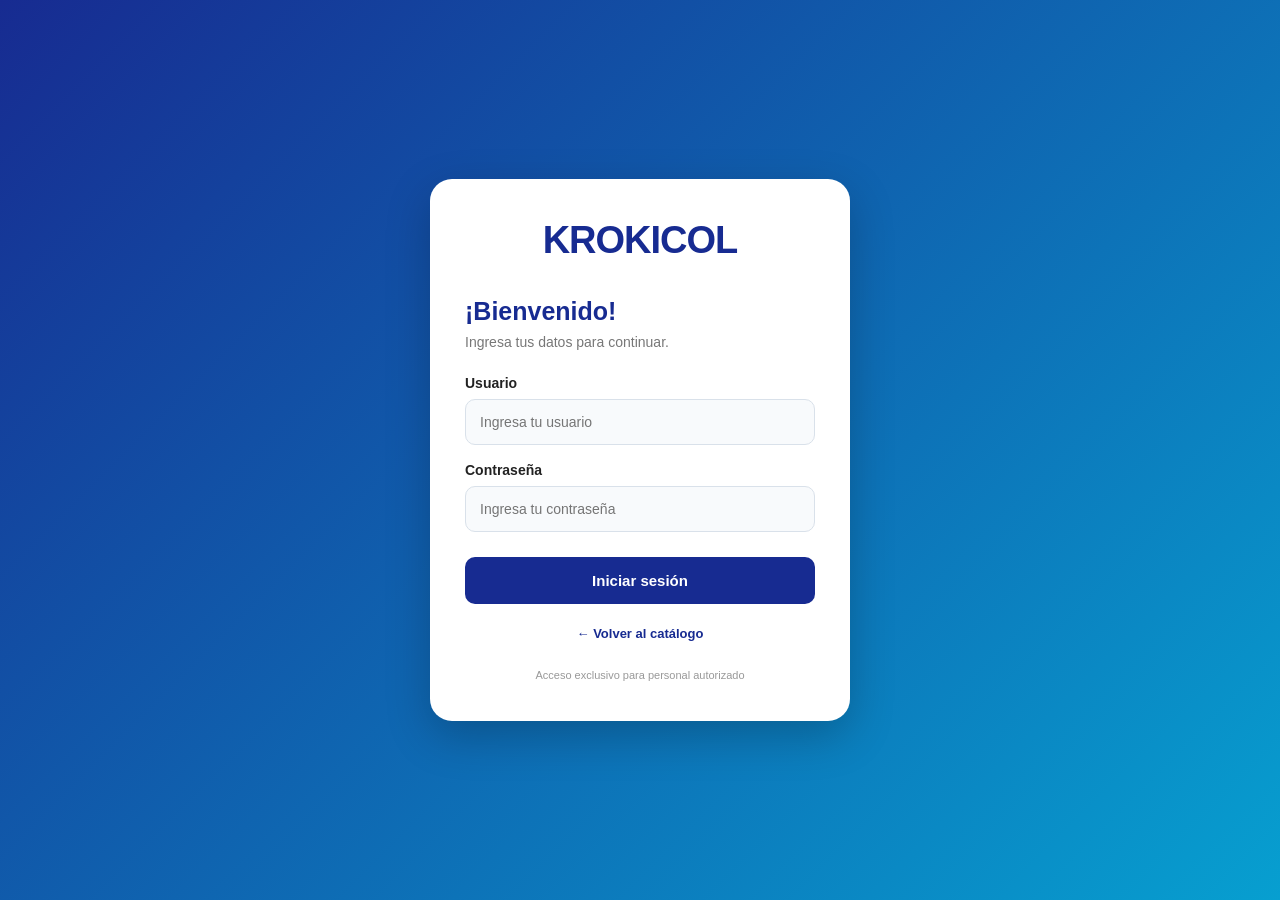
==== commit eb0291b5: "V58 - ajustes" ====
--- a/login.html
+++ b/login.html
@@ -4,23 +4,31 @@
 <head>
     <meta charset="UTF-8">
     <meta name="viewport" content="width=device-width, initial-scale=1.0">
-    <title>Acceso administrativo | KROKI</title>
+    <title>Acceso administrativo | KROKICOL</title>
     <link rel="stylesheet" href="style.css">
 </head>
-<body>
+<body id="login-page">
 
     <main class="login-container">
         <section class="login-card">
 
-            <h1>KROKICOL</h1>
-            <p>Acceso administrativo</p>
+            <div class="login-brand">
+    <h1>KROKICOL</h1>
+</div>
+
+            <div class="login-heading">
+                <h2>¡Bienvenido!</h2>
+                <p>Ingresa tus datos para continuar.</p>
+            </div>
 
             <form id="login-form">
-                <label for="email">Correo electrónico</label>
+
+                <label for="email">Usuario</label>
                 <input
                     type="email"
                     id="email"
-                    placeholder="Ingresa tu correo"
+                    placeholder="Ingresa tu usuario"
+                    autocomplete="username"
                     required
                 >
 
@@ -29,6 +37,7 @@
                     type="password"
                     id="password"
                     placeholder="Ingresa tu contraseña"
+                    autocomplete="current-password"
                     required
                 >
 
@@ -37,9 +46,16 @@
                 </button>
 
                 <p id="login-message" role="alert"></p>
+
             </form>
 
-            <a href="index.html">Volver al catálogo</a>
+            <a href="index.html" class="login-back">
+                ← Volver al catálogo
+            </a>
+
+            <p class="login-footer">
+                Acceso exclusivo para personal autorizado
+            </p>
 
         </section>
     </main>
--- a/style.css
+++ b/style.css
@@ -1606,21 +1606,24 @@
    FLECHAS DEL ZOOM
 ========================================= */
 
+
+
 .zoom-arrow {
     position: absolute;
-    top: 50%;
-    transform: translateY(-50%);
-
-    width: 55px;
-    height: 55px;
-
-    border: none;
+    top: auto;
+bottom: 45px;
+transform: none;
+
+    width: 40px;
+    height: 40px;
+
+    border: 1px solid rgba(255, 255, 255, 0.35);
     border-radius: 50%;
 
-    background: rgba(0, 0, 0, 0.65);
+    background: rgba(0, 0, 0, 0.25);
     color: white;
 
-    font-size: 42px;
+    font-size: 32px;
     line-height: 1;
 
     display: flex;
@@ -1628,25 +1631,28 @@
     justify-content: center;
 
     cursor: pointer;
-
     z-index: 20;
 
-    transition: transform 0.2s ease,
-                background 0.2s ease;
+    transition: background 0.2s ease,
+                transform 0.2s ease;
 }
 
 .zoom-arrow:hover {
-    background: rgba(0, 0, 0, 0.9);
-    transform: translateY(-50%) scale(1.08);
-}
+    background: rgba(0, 0, 0, 0.55);
+    transform: scale(1.06);
+}
+
+
+
 
 .zoom-prev {
-    left: 20px;
+    left: 12px;
 }
 
 .zoom-next {
-    right: 20px;
-}
+    right: 12px;
+}
+
 
 
 .zoom-content:active {
@@ -3664,3 +3670,235 @@
         flex: 1;
     }
 }
+
+
+/* =================================
+   ACCESO ADMINISTRATIVO KROKICOL
+================================= */
+
+#login-page {
+    min-height: 100vh;
+    margin: 0;
+    background: linear-gradient(135deg, #172B91, #079FD0);
+    font-family: 'Poppins', sans-serif;
+}
+
+#login-page .login-container {
+    min-height: 100vh;
+    display: flex;
+    justify-content: center;
+    align-items: center;
+    padding: 25px;
+    box-sizing: border-box;
+}
+
+#login-page .login-card {
+    width: 100%;
+    max-width: 420px;
+    padding: 40px 35px;
+    box-sizing: border-box;
+    background: #ffffff;
+    border-radius: 22px;
+    box-shadow: 0 15px 45px rgba(0, 0, 0, 0.22);
+}
+
+#login-page .login-brand {
+    text-align: center;
+    margin-bottom: 35px;
+}
+
+#login-page .login-brand h1 {
+    margin: 0;
+    color: #172B91;
+    font-size: 38px;
+    font-weight: 800;
+    letter-spacing: -1px;
+}
+
+#login-page .login-brand span {
+    display: inline-block;
+    margin-top: 7px;
+    padding: 7px 15px;
+    border-radius: 20px;
+    background: #E5F5FA;
+    color: #079FD0;
+    font-size: 11px;
+    font-weight: 700;
+    letter-spacing: 1.5px;
+}
+
+#login-page .login-heading h2 {
+    margin: 0 0 8px;
+    color: #172B91;
+    font-size: 25px;
+}
+
+#login-page .login-heading p {
+    margin: 0 0 25px;
+    color: #777777;
+    font-size: 14px;
+}
+
+#login-page #login-form label {
+    display: block;
+    margin: 17px 0 8px;
+    color: #222222;
+    font-size: 14px;
+    font-weight: 600;
+}
+
+#login-page #login-form input {
+    width: 100%;
+    padding: 14px;
+    box-sizing: border-box;
+    border: 1px solid #D9E1EA;
+    border-radius: 10px;
+    outline: none;
+    font-size: 14px;
+    background: #F8FAFC;
+}
+
+#login-page #login-form input:focus {
+    border-color: #079FD0;
+    box-shadow: 0 0 0 3px rgba(7, 159, 208, 0.12);
+}
+
+#login-page #login-button {
+    width: 100%;
+    margin-top: 25px;
+    padding: 15px;
+    border: none;
+    border-radius: 10px;
+    background: #172B91;
+    color: white;
+    font-size: 15px;
+    font-weight: 700;
+    cursor: pointer;
+    transition: background 0.2s ease;
+}
+
+#login-page #login-button:hover {
+    background: #079FD0;
+}
+
+#login-page .login-back {
+    display: block;
+    margin-top: 22px;
+    text-align: center;
+    color: #172B91;
+    text-decoration: none;
+    font-size: 13px;
+    font-weight: 600;
+}
+
+#login-page .login-footer {
+    margin: 28px 0 0;
+    text-align: center;
+    color: #999999;
+    font-size: 11px;
+}
+
+#login-page #login-message {
+    text-align: center;
+    font-size: 13px;
+}
+
+@media (max-width: 480px) {
+    #login-page .login-card {
+        padding: 32px 24px;
+    }
+
+    #login-page .login-brand h1 {
+        font-size: 33px;
+    }
+}
+
+
+/* REDES SOCIALES - USUARIOS */
+
+.social-icons .social-hint {
+    font-size: 12px;
+    color: #65758B;
+    margin: -8px 0 12px;
+}
+
+.social-icons .social-link {
+    display: flex;
+    flex-direction: column;
+    align-items: center;
+    gap: 8px;
+    text-decoration: none;
+    color: #172B91;
+    font-size: 11px;
+    font-weight: 600;
+    transition: transform 0.2s ease;
+}
+
+.social-icons .social-link img {
+    display: block;
+}
+
+.social-icons .social-link:hover {
+    transform: translateY(-4px);
+}
+
+.social-icons .social-link span {
+    white-space: nowrap;
+}
+
+
+/* REDES SOCIALES - DISTRIBUCIÓN RESPONSIVE */
+
+.social-icons {
+    display: grid;
+    grid-template-columns: repeat(3, minmax(0, 1fr));
+    justify-items: center;
+    align-items: start;
+    gap: 18px 12px;
+    width: 100%;
+}
+
+.social-icons .social-title,
+.social-icons .social-hint {
+    grid-column: 1 / -1;
+    width: 100%;
+    text-align: center;
+}
+
+.social-icons .social-hint {
+    margin: -8px 0 5px;
+}
+
+.social-icons .social-link {
+    display: flex;
+    flex-direction: column;
+    align-items: center;
+    justify-content: flex-start;
+    gap: 8px;
+    text-align: center;
+    min-width: 0;
+}
+
+.social-icons .social-link img {
+    max-width: 65px;
+    height: auto;
+}
+
+.social-icons .social-link span {
+    font-size: 11px;
+    white-space: nowrap;
+}
+
+@media (max-width: 600px) {
+    .social-icons {
+        gap: 16px 8px;
+    }
+
+    .social-icons .social-link img {
+        max-width: 58px;
+    }
+
+    .social-icons .social-link span {
+        font-size: 10px;
+    }
+}
